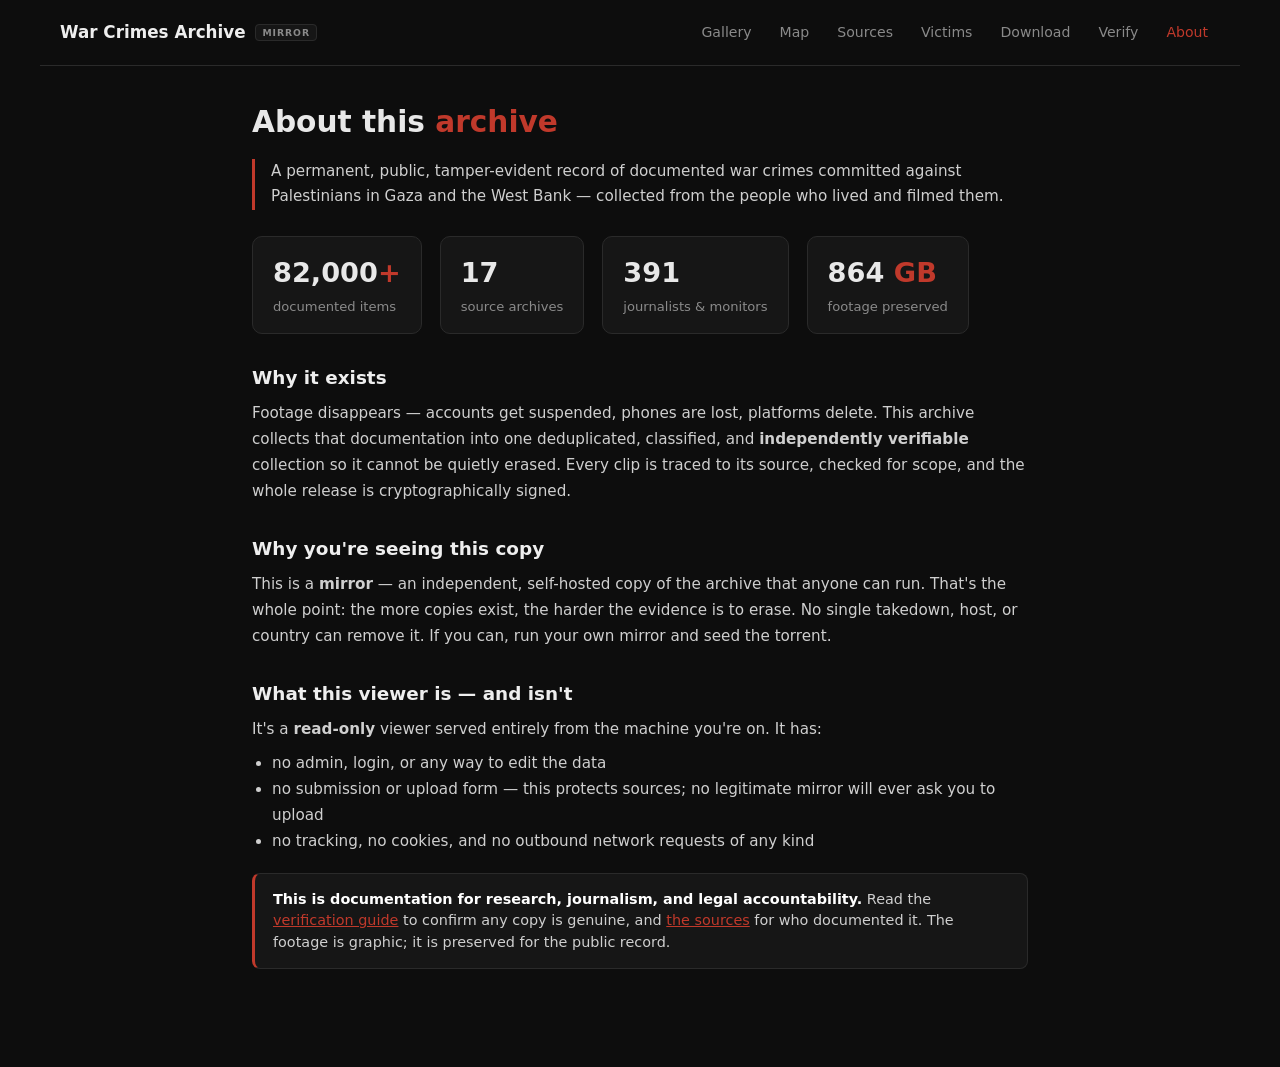
==== web/about.html @ 6ee423f2 "Complete the mirror: Victims, Map, Download pages + 7-tab nav - victims.html + js/victims.js: search" ====
<!DOCTYPE html>
<html lang="en">
<head>
  <meta charset="UTF-8">
  <meta name="viewport" content="width=device-width, initial-scale=1.0">
  <meta http-equiv="Content-Security-Policy"
        content="default-src 'self'; img-src 'self' data:; media-src 'self'; script-src 'self'; style-src 'self'; object-src 'none'; base-uri 'self'; form-action 'none'">
  <meta name="robots" content="index, follow">
  <title>About — War Crimes Archive Mirror</title>
  <link rel="stylesheet" href="css/style.css">
</head>
<body>

<nav class="topnav">
  <a href="index.html" class="nav-brand">War Crimes Archive <span class="mirror-tag">mirror</span></a>
  <div class="nav-links">
    <a href="index.html">Gallery</a>
    <a href="map.html">Map</a>
    <a href="sources.html">Sources</a>
    <a href="victims.html">Victims</a>
    <a href="download.html">Download</a>
    <a href="verify.html">Verify</a>
    <a href="about.html" class="active">About</a>
  </div>
</nav>

<div class="page">
  <h1>About this <span>archive</span></h1>
  <p class="lead">A permanent, public, tamper-evident record of documented war crimes committed against
    Palestinians in Gaza and the West Bank — collected from the people who lived and filmed them.</p>

  <div class="stat-row">
    <div class="stat"><div class="v">82,000<span>+</span></div><div class="k">documented items</div></div>
    <div class="stat"><div class="v">17</div><div class="k">source archives</div></div>
    <div class="stat"><div class="v">391</div><div class="k">journalists &amp; monitors</div></div>
    <div class="stat"><div class="v">864<span> GB</span></div><div class="k">footage preserved</div></div>
  </div>

  <h2>Why it exists</h2>
  <p>Footage disappears — accounts get suspended, phones are lost, platforms delete. This archive
    collects that documentation into one deduplicated, classified, and <b>independently verifiable</b>
    collection so it cannot be quietly erased. Every clip is traced to its source, checked for scope,
    and the whole release is cryptographically signed.</p>

  <h2>Why you're seeing this copy</h2>
  <p>This is a <b>mirror</b> — an independent, self-hosted copy of the archive that anyone can run.
    That's the whole point: the more copies exist, the harder the evidence is to erase. No single
    takedown, host, or country can remove it. If you can, run your own mirror and seed the torrent.</p>

  <h2>What this viewer is — and isn't</h2>
  <p>It's a <b>read-only</b> viewer served entirely from the machine you're on. It has:</p>
  <ul>
    <li>no admin, login, or any way to edit the data</li>
    <li>no submission or upload form — this protects sources; no legitimate mirror will ever ask you to upload</li>
    <li>no tracking, no cookies, and no outbound network requests of any kind</li>
  </ul>

  <div class="callout">
    <b>This is documentation for research, journalism, and legal accountability.</b> Read the
    <a href="verify.html">verification guide</a> to confirm any copy is genuine, and
    <a href="sources.html">the sources</a> for who documented it. The footage is graphic; it is
    preserved for the public record.
  </div>
</div>

</body>
</html>
---- web/css/style.css ----
/* Self-contained dark theme — system fonts only, no external resources. */
* { box-sizing: border-box; margin: 0; padding: 0; }
:root {
  --bg:#0d0d0d; --surface:#161616; --surface2:#1f1f1f; --border:#2a2a2a;
  --text:#e8e8e8; --muted:#8a8a8a; --accent:#c0392b;
}
body {
  background: var(--bg); color: var(--text);
  font-family: system-ui, -apple-system, "Segoe UI", Roboto, Helvetica, Arial, sans-serif;
  line-height: 1.5; -webkit-font-smoothing: antialiased;
}
code { background: var(--surface2); padding: 1px 5px; border-radius: 4px; font-size: .9em; }

/* Content warning */
#cw { position: fixed; inset: 0; z-index: 1000; background: rgba(0,0,0,.92);
  display: flex; align-items: center; justify-content: center; padding: 20px; }
.cw-box { background: var(--surface); border: 1px solid var(--accent); border-radius: 12px;
  max-width: 480px; padding: 36px 30px; text-align: center; }
.cw-icon { font-size: 2.4rem; margin-bottom: 12px; }
.cw-box h1 { font-size: 1.4rem; margin-bottom: 14px; }
.cw-box p { color: var(--muted); margin-bottom: 24px; }
.cw-btns { display: flex; gap: 12px; justify-content: center; }
button { font-family: inherit; cursor: pointer; border-radius: 7px; border: 1px solid var(--border);
  background: var(--surface2); color: var(--text); padding: 10px 18px; font-size: .92rem; }
button:hover { border-color: #444; }
button:disabled { opacity: .4; cursor: default; }
.btn-primary { background: var(--accent); border-color: var(--accent); color: #fff; font-weight: 600; }
.btn-primary:hover { background: #a93226; }

header { padding: 26px 20px 8px; max-width: 1200px; margin: 0 auto; }
.brand { font-size: 1.5rem; font-weight: 700; }
.mirror-tag { font-size: .7rem; text-transform: uppercase; letter-spacing: .08em;
  color: var(--muted); border: 1px solid var(--border); border-radius: 4px; padding: 2px 6px; vertical-align: middle; }
.sub { color: var(--muted); font-size: .85rem; margin-top: 4px; }

.filters { max-width: 1200px; margin: 18px auto 0; padding: 0 20px;
  display: flex; flex-wrap: wrap; gap: 10px; align-items: center; }
.filters input[type=text] { flex: 1 1 240px; }
.filters input, .filters select { background: var(--surface); color: var(--text);
  border: 1px solid var(--border); border-radius: 7px; padding: 9px 12px; font-size: .9rem; font-family: inherit; }
.filters label { color: var(--muted); font-size: .82rem; display: flex; align-items: center; gap: 6px; }
.filters input[type=date] { color-scheme: dark; }

.count { max-width: 1200px; margin: 16px auto 6px; padding: 0 20px; color: var(--muted); font-size: .85rem; }
.msg { max-width: 1200px; margin: 40px auto; padding: 0 20px; color: var(--muted); text-align: center; }

.grid { max-width: 1200px; margin: 0 auto; padding: 10px 20px 40px;
  display: grid; grid-template-columns: repeat(auto-fill, minmax(200px, 1fr)); gap: 14px; }
.card { background: var(--surface); border: 1px solid var(--border); border-radius: 9px;
  overflow: hidden; cursor: pointer; transition: border-color .15s, transform .1s; }
.card:hover { border-color: #555; transform: translateY(-2px); }
.thumb-wrap { position: relative; aspect-ratio: 16/10; background: #000; overflow: hidden; }
.thumb { width: 100%; height: 100%; object-fit: cover; display: block; }
.no-thumb { background: #1a1a1a; }
.badge { position: absolute; bottom: 6px; right: 6px; background: rgba(0,0,0,.75);
  color: #fff; font-size: .72rem; padding: 2px 7px; border-radius: 4px; }
.cap { padding: 9px 11px; font-size: .82rem; color: #cfcfcf; line-height: 1.4;
  display: -webkit-box; -webkit-line-clamp: 3; -webkit-box-orient: vertical; overflow: hidden; }

.pager { max-width: 1200px; margin: 0 auto 60px; padding: 0 20px;
  display: flex; gap: 14px; align-items: center; justify-content: center; }
.pager span { color: var(--muted); font-size: .85rem; }

/* Lightbox */
#modal { display: none; position: fixed; inset: 0; z-index: 900; background: rgba(0,0,0,.9);
  align-items: center; justify-content: center; padding: 20px; }
.modal-box { background: var(--surface); border: 1px solid var(--border); border-radius: 12px;
  max-width: 900px; width: 100%; max-height: 92vh; max-height: 92dvh; overflow: auto; position: relative; }
#m-close { position: absolute; top: 10px; right: 10px; z-index: 2; background: rgba(0,0,0,.6); border: none; color: #fff; }
.modal-media { display: flex; align-items: flex-start; justify-content: center; background: #000; max-height: 70vh; }
.modal-media video, .modal-media img { max-width: 100%; max-height: 70vh; display: block; }
.modal-info { padding: 18px 22px 24px; }
.modal-meta { color: var(--muted); font-size: .82rem; margin-bottom: 10px; }
.modal-desc { white-space: pre-wrap; font-size: .92rem; color: #dcdcdc; }
#m-link { display: inline-block; margin-top: 14px; color: var(--accent); font-size: .85rem; text-decoration: none; }
#m-link:hover { text-decoration: underline; }
.modal-actions { display: flex; align-items: center; gap: 16px; margin-top: 14px; flex-wrap: wrap; }
.modal-actions #m-link { margin-top: 0; }
.m-share { background: var(--accent); color: #fff; border: none; border-radius: 7px;
  padding: 8px 14px; font-size: .85rem; font-weight: 600; cursor: pointer; }
.m-share:hover { filter: brightness(1.12); }
.toast { position: fixed; bottom: 28px; left: 50%; transform: translateX(-50%);
  background: #27ae60; color: #fff; padding: 10px 22px; border-radius: 6px; z-index: 9999;
  font-size: .9rem; font-weight: 500; pointer-events: none; }

/* ---- shared top nav ---- */
.topnav { display: flex; align-items: center; gap: 16px; flex-wrap: wrap;
  max-width: 1200px; margin: 0 auto; padding: 16px 20px; border-bottom: 1px solid var(--border); }
.topnav .nav-brand { font-weight: 700; color: #eee; text-decoration: none; font-size: 1.05rem; }
.topnav .mirror-tag { font-size: .58rem; text-transform: uppercase; letter-spacing: .1em;
  background: var(--surface); border: 1px solid var(--border); color: var(--muted);
  padding: 2px 6px; border-radius: 4px; margin-left: 4px; }
.nav-links { display: flex; gap: 4px; margin-left: auto; flex-wrap: wrap; }
.nav-links a { color: var(--muted); text-decoration: none; font-size: .88rem; padding: 6px 12px; border-radius: 7px; }
.nav-links a:hover { color: #eee; background: var(--surface); }
.nav-links a.active { color: var(--accent); }

/* ---- content pages (about / verify / sources) ---- */
.page { max-width: 820px; margin: 0 auto; padding: 34px 22px 80px; }
.page h1 { font-size: 1.85rem; margin-bottom: 14px; }
.page h1 span { color: var(--accent); }
.page h2 { font-size: 1.15rem; margin: 30px 0 10px; color: #eee; }
.page p, .page li { color: #cfcfcf; line-height: 1.7; font-size: .95rem; }
.page ul { padding-left: 20px; margin: 8px 0; }
.page a { color: var(--accent); }
.lead { font-size: 1.05rem; color: var(--muted); border-left: 3px solid var(--accent); padding-left: 16px; margin-bottom: 26px; }
.callout { background: var(--surface); border: 1px solid var(--border); border-left: 3px solid var(--accent);
  border-radius: 8px; padding: 15px 18px; margin: 18px 0; font-size: .9rem; color: #cfcfcf; }
.callout b { color: #fff; }
.fp { font-family: monospace; color: #2ecc71; background: var(--surface); border: 1px solid var(--border);
  border-radius: 8px; padding: 14px 16px; word-break: break-all; margin: 14px 0; font-size: .92rem; }
.step { display: flex; gap: 14px; background: var(--surface); border: 1px solid var(--border);
  border-radius: 8px; padding: 14px 16px; margin-bottom: 12px; }
.step .n { flex: none; width: 26px; height: 26px; border-radius: 50%; background: var(--accent);
  color: #fff; font-weight: 700; display: flex; align-items: center; justify-content: center; font-size: .85rem; }
.cmd { background: #0a0a0a; border: 1px solid var(--border); border-radius: 6px; padding: 10px 13px;
  font-family: monospace; font-size: .82rem; color: #ddd; overflow-x: auto; white-space: pre; margin: 8px 0; }
.stat-row { display: flex; gap: 18px; flex-wrap: wrap; margin: 22px 0; }
.stat { background: var(--surface); border: 1px solid var(--border); border-radius: 10px; padding: 16px 20px; min-width: 120px; }
.stat .v { font-size: 1.7rem; font-weight: 800; }
.stat .v span { color: var(--accent); }
.stat .k { color: var(--muted); font-size: .82rem; margin-top: 3px; }
.src-cat { margin: 24px 0; }
.src-cat .count { color: var(--muted); font-size: .8rem; font-weight: 400; }
.src-list { display: flex; flex-wrap: wrap; gap: 8px; margin-top: 4px; }
.src-list a { background: var(--surface); border: 1px solid var(--border); border-radius: 7px;
  padding: 7px 12px; font-size: .85rem; text-decoration: none; color: #ddd; }
.src-list a:hover { border-color: var(--accent); color: #fff; }

/* ---- victims memorial ---- */
#v-search { width: 100%; max-width: 460px; padding: 11px 15px; margin: 6px 0 14px;
  background: var(--surface); border: 1px solid var(--border); border-radius: 9px; color: #fff; font-size: .95rem; }
.v-count-lbl { color: var(--muted); font-size: .82rem; margin-bottom: 14px; }
.v-grid { display: grid; grid-template-columns: repeat(auto-fill, minmax(210px, 1fr)); gap: 8px; }
.v-card { background: var(--surface); border: 1px solid var(--border); border-radius: 8px; padding: 10px 13px; }
.v-card .nm { font-weight: 600; font-size: .9rem; color: #fff; }
.v-card .ar { font-size: .9rem; color: #cfcfcf; margin-top: 1px; }
.v-card .dt { color: var(--muted); font-size: .76rem; margin-top: 3px; }
.v-more-wrap { text-align: center; margin-top: 22px; }
.v-more { background: var(--surface); border: 1px solid var(--border); color: #eee; border-radius: 8px;
  padding: 10px 20px; font-size: .88rem; cursor: pointer; }
.v-more:hover { border-color: var(--accent); }
.msg { color: var(--muted); text-align: center; padding: 40px 0; }

/* ---- map ---- */
.map-wrap { display: flex; justify-content: center; margin: 10px 0 6px; }
.gaza-map { width: 100%; max-width: 560px; height: auto; }
.gaza-map .region { stroke: var(--border); stroke-width: 1.2; fill: rgba(214,69,69,.12); transition: fill .15s, stroke .15s; }
.gaza-map .region.clickable:hover { stroke: #fff; stroke-width: 1.8; }
.gaza-map .rlabel { fill: #eee; font-size: 12px; }
.gaza-map .rcount { fill: var(--accent); font-weight: 700; }
.gaza-map .sea { fill: #5b7a99; font-size: 10px; letter-spacing: .12em; }
.map-note { color: var(--muted); font-size: .82rem; margin-top: 14px; }

@media (max-width: 600px) {
  .grid { grid-template-columns: repeat(auto-fill, minmax(140px, 1fr)); gap: 10px; }
  .modal-media, .modal-media video, .modal-media img { max-height: 55vh; }
}
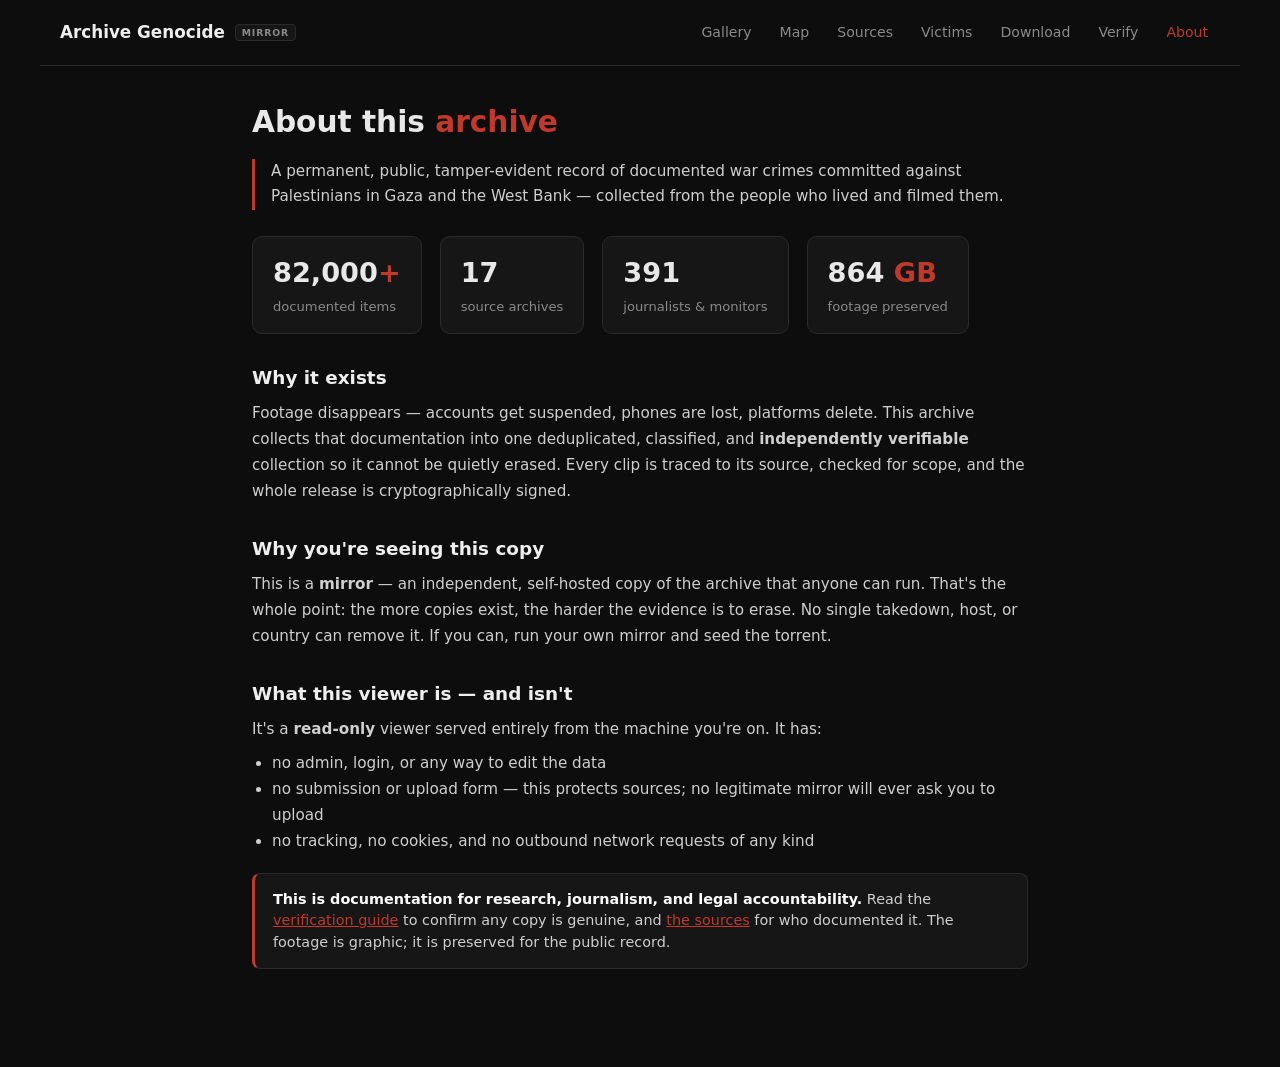
==== commit 43a004e4: "Rename project to "Archive Genocide Website Mirror" Brand renamed everywhere: nav shows "Archive Gen" ====
--- a/web/about.html
+++ b/web/about.html
@@ -6,13 +6,13 @@
   <meta http-equiv="Content-Security-Policy"
         content="default-src 'self'; img-src 'self' data:; media-src 'self'; script-src 'self'; style-src 'self'; object-src 'none'; base-uri 'self'; form-action 'none'">
   <meta name="robots" content="index, follow">
-  <title>About — War Crimes Archive Mirror</title>
+  <title>About — Archive Genocide Website Mirror</title>
   <link rel="stylesheet" href="css/style.css">
 </head>
 <body>
 
 <nav class="topnav">
-  <a href="index.html" class="nav-brand">War Crimes Archive <span class="mirror-tag">mirror</span></a>
+  <a href="index.html" class="nav-brand">Archive Genocide <span class="mirror-tag">mirror</span></a>
   <div class="nav-links">
     <a href="index.html">Gallery</a>
     <a href="map.html">Map</a>
--- a/web/css/style.css
+++ b/web/css/style.css
@@ -152,6 +152,15 @@
 .gaza-map .sea { fill: #5b7a99; font-size: 10px; letter-spacing: .12em; }
 .map-note { color: var(--muted); font-size: .82rem; margin-top: 14px; }
 
+/* ---- download links ---- */
+.dl-links { display: flex; gap: 12px; flex-wrap: wrap; margin: 8px 0 14px; }
+.dl-btn { display: inline-block; padding: 10px 18px; border-radius: 8px; font-weight: 600; font-size: .9rem;
+  text-decoration: none; border: 1px solid var(--border); color: #eee; background: var(--surface); }
+.dl-btn.primary { background: var(--accent); border-color: var(--accent); color: #fff; }
+.dl-btn:hover { border-color: var(--accent); }
+.dl-verify { color: var(--muted); font-size: .84rem; }
+.dl-verify a { color: var(--accent); }
+
 @media (max-width: 600px) {
   .grid { grid-template-columns: repeat(auto-fill, minmax(140px, 1fr)); gap: 10px; }
   .modal-media, .modal-media video, .modal-media img { max-height: 55vh; }
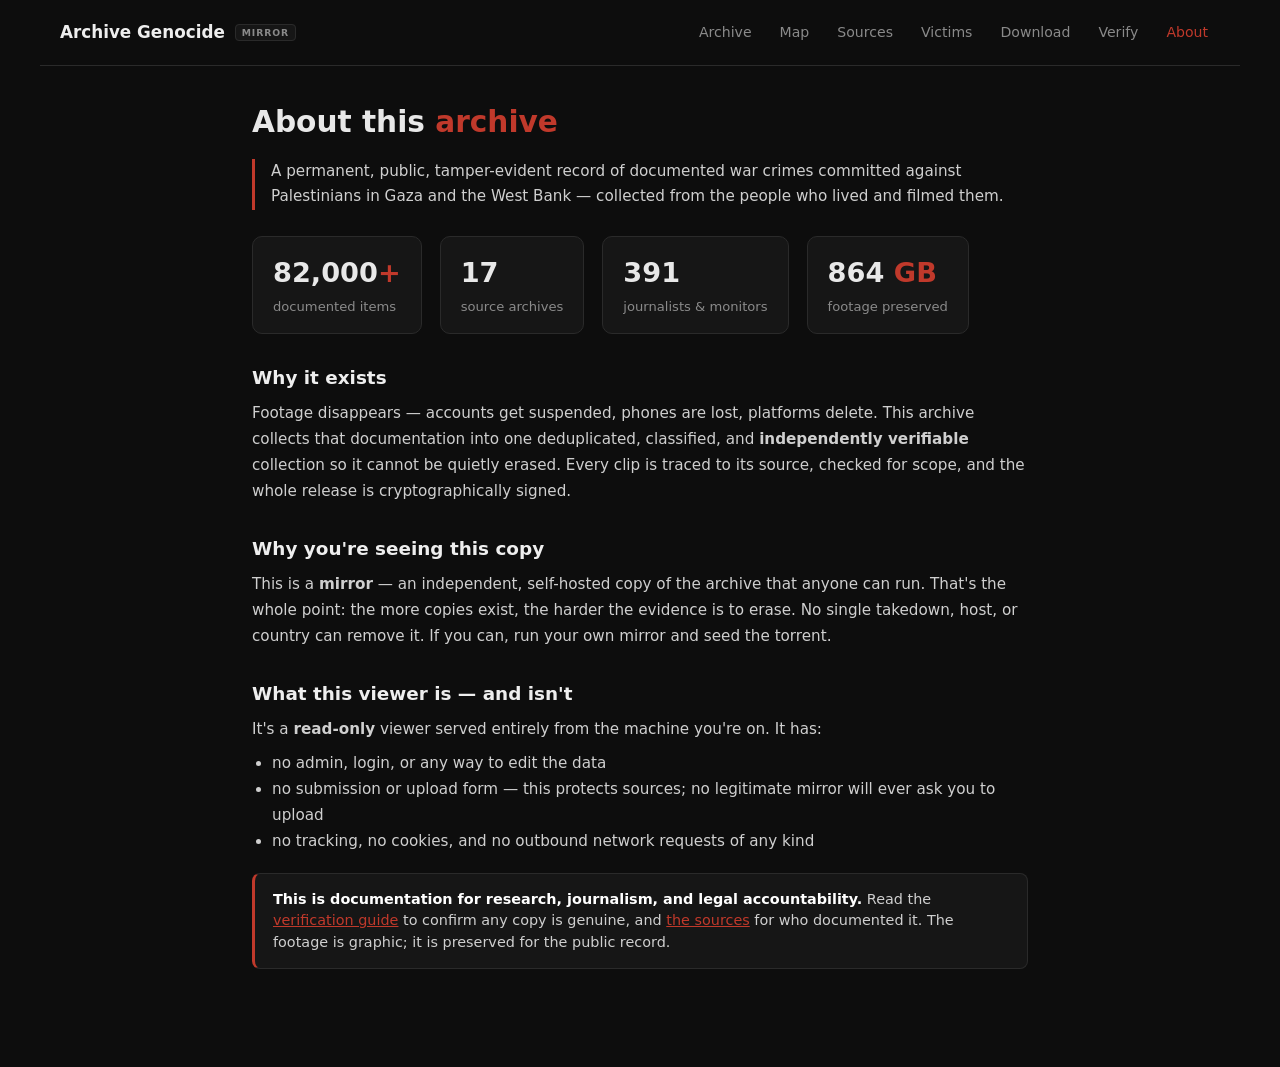
==== commit bba918c3: "Rename the "Gallery" nav tab to "Archive"" ====
--- a/web/about.html
+++ b/web/about.html
@@ -14,7 +14,7 @@
 <nav class="topnav">
   <a href="index.html" class="nav-brand">Archive Genocide <span class="mirror-tag">mirror</span></a>
   <div class="nav-links">
-    <a href="index.html">Gallery</a>
+    <a href="index.html">Archive</a>
     <a href="map.html">Map</a>
     <a href="sources.html">Sources</a>
     <a href="victims.html">Victims</a>
--- a/web/css/style.css
+++ b/web/css/style.css
@@ -56,6 +56,9 @@
   color: #fff; font-size: .72rem; padding: 2px 7px; border-radius: 4px; }
 .cap { padding: 9px 11px; font-size: .82rem; color: #cfcfcf; line-height: 1.4;
   display: -webkit-box; -webkit-line-clamp: 3; -webkit-box-orient: vertical; overflow: hidden; }
+.card-date { padding: 9px 11px 0; font-size: .72rem; color: var(--muted);
+  font-family: ui-monospace, 'Cascadia Mono', Menlo, Consolas, monospace; }
+.card-date + .cap { padding-top: 4px; }
 
 .pager { max-width: 1200px; margin: 0 auto 60px; padding: 0 20px;
   display: flex; gap: 14px; align-items: center; justify-content: center; }
@@ -79,6 +82,9 @@
 .m-share { background: var(--accent); color: #fff; border: none; border-radius: 7px;
   padding: 8px 14px; font-size: .85rem; font-weight: 600; cursor: pointer; }
 .m-share:hover { filter: brightness(1.12); }
+.m-download { background: var(--accent); color: #fff; border: none; border-radius: 7px;
+  padding: 8px 14px; font-size: .85rem; font-weight: 600; text-decoration: none; cursor: pointer; }
+.m-download:hover { filter: brightness(1.12); }
 .toast { position: fixed; bottom: 28px; left: 50%; transform: translateX(-50%);
   background: #27ae60; color: #fff; padding: 10px 22px; border-radius: 6px; z-index: 9999;
   font-size: .9rem; font-weight: 500; pointer-events: none; }
@@ -141,6 +147,15 @@
   padding: 10px 20px; font-size: .88rem; cursor: pointer; }
 .v-more:hover { border-color: var(--accent); }
 .msg { color: var(--muted); text-align: center; padding: 40px 0; }
+.v-search-box { padding: 9px 13px; margin: 6px 0 14px; background: var(--surface); border: 1px solid var(--border);
+  border-radius: 8px; color: #fff; font-size: .9rem; width: 100%; max-width: 300px; }
+.v-grid-dense { display: grid; grid-template-columns: repeat(auto-fill, minmax(155px, 1fr)); gap: 8px; font-size: .75rem; line-height: 1.4; }
+.v-tile { background: var(--surface); border: 1px solid var(--border); padding: 7px 9px; border-radius: 5px; color: #cfcfcf; }
+.v-pagination { display: flex; flex-wrap: wrap; gap: 5px; margin: 12px 0; }
+.v-pagination button { padding: 6px 11px; background: var(--surface); color: #ddd; border: 1px solid var(--border);
+  border-radius: 5px; cursor: pointer; font-size: .8rem; font-family: inherit; }
+.v-pagination button.active { background: var(--accent); border-color: var(--accent); color: #fff; }
+.v-pagination button:hover { border-color: var(--accent); }
 
 /* ---- map ---- */
 .map-wrap { display: flex; justify-content: center; margin: 10px 0 6px; }
@@ -151,6 +166,9 @@
 .gaza-map .rcount { fill: var(--accent); font-weight: 700; }
 .gaza-map .sea { fill: #5b7a99; font-size: 10px; letter-spacing: .12em; }
 .map-note { color: var(--muted); font-size: .82rem; margin-top: 14px; }
+.map-card { background: var(--surface); border: 1px solid var(--border); border-radius: 10px;
+  padding: 42px 24px; text-align: center; margin: 26px 0; }
+.map-card p { color: var(--muted); margin: 0 0 22px; }
 
 /* ---- download links ---- */
 .dl-links { display: flex; gap: 12px; flex-wrap: wrap; margin: 8px 0 14px; }
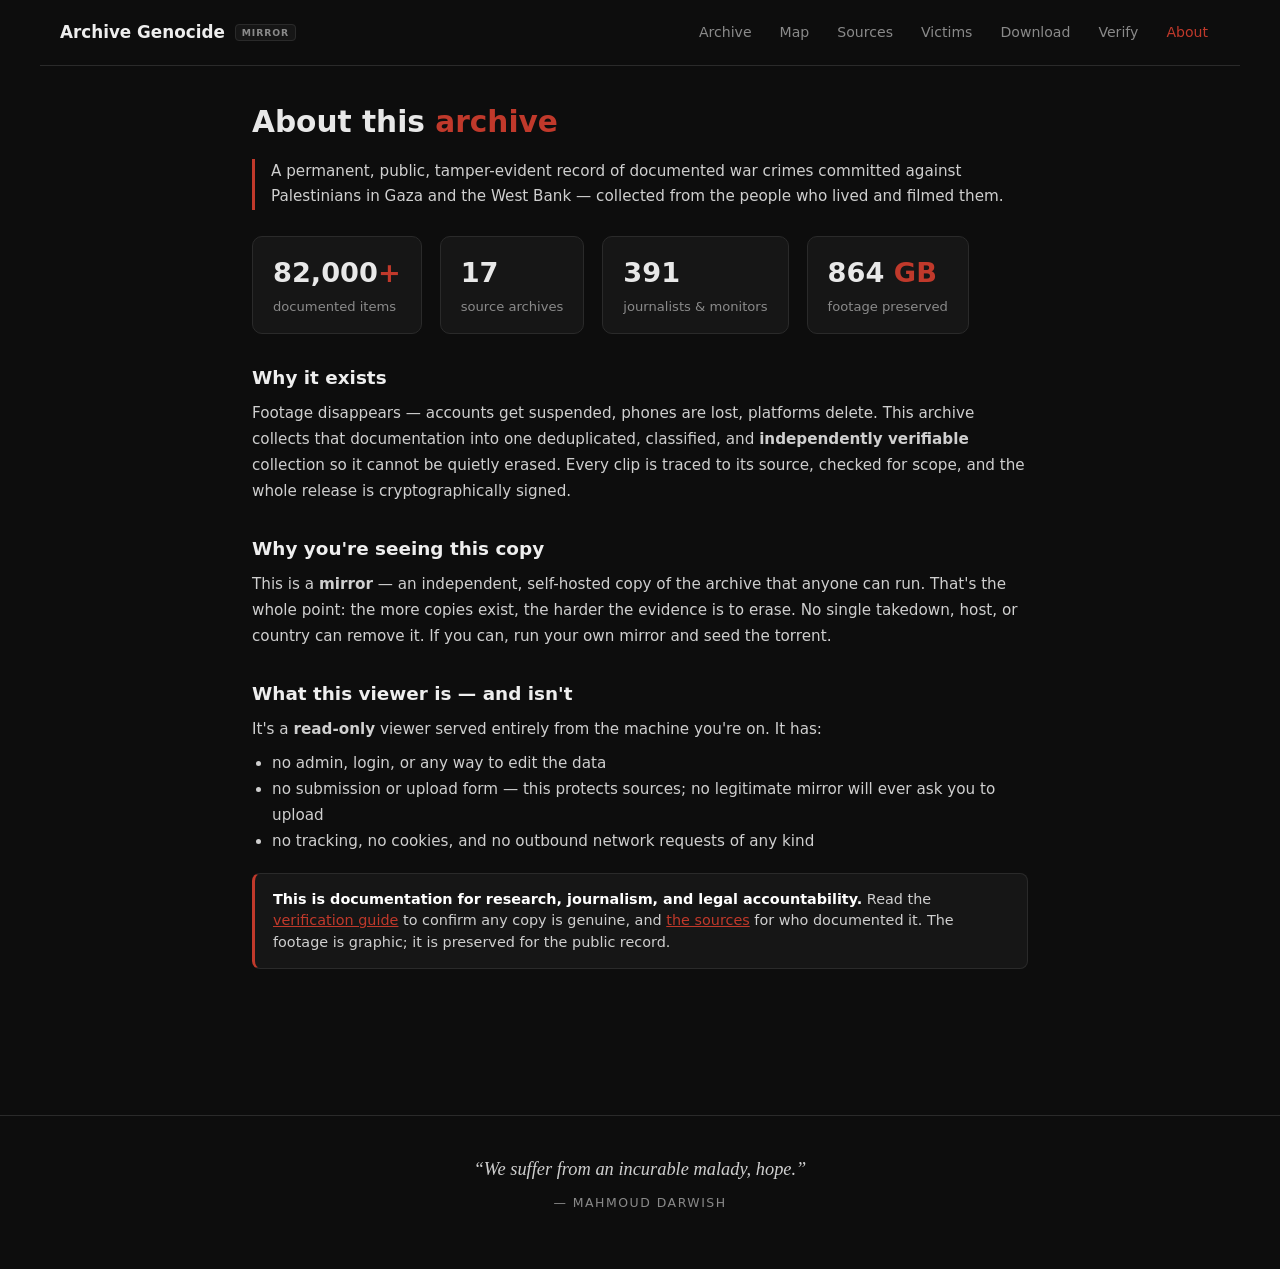
==== commit 1b9b5754: "Add a Mahmoud Darwish epigraph footer to every page "We suffer from an incurable malady, hope." — si" ====
--- a/web/about.html
+++ b/web/about.html
@@ -63,5 +63,11 @@
   </div>
 </div>
 
+
+
+<footer class="site-footer">
+  <p class="epigraph">“We suffer from an incurable malady, hope.”</p>
+  <p class="epigraph-attr">— Mahmoud Darwish</p>
+</footer>
 </body>
 </html>
--- a/web/css/style.css
+++ b/web/css/style.css
@@ -85,6 +85,11 @@
 .m-download { background: var(--accent); color: #fff; border: none; border-radius: 7px;
   padding: 8px 14px; font-size: .85rem; font-weight: 600; text-decoration: none; cursor: pointer; }
 .m-download:hover { filter: brightness(1.12); }
+.site-footer { background: transparent; border-top: 1px solid var(--border); margin-top: 48px;
+  padding: 40px 20px 56px; text-align: center; }
+.epigraph { font-family: Georgia, 'Times New Roman', serif; font-style: italic; font-size: 1.15rem;
+  color: #cfcfcf; margin: 0 0 10px; line-height: 1.5; }
+.epigraph-attr { font-size: .78rem; letter-spacing: .12em; text-transform: uppercase; color: var(--muted); margin: 0; }
 .toast { position: fixed; bottom: 28px; left: 50%; transform: translateX(-50%);
   background: #27ae60; color: #fff; padding: 10px 22px; border-radius: 6px; z-index: 9999;
   font-size: .9rem; font-weight: 500; pointer-events: none; }
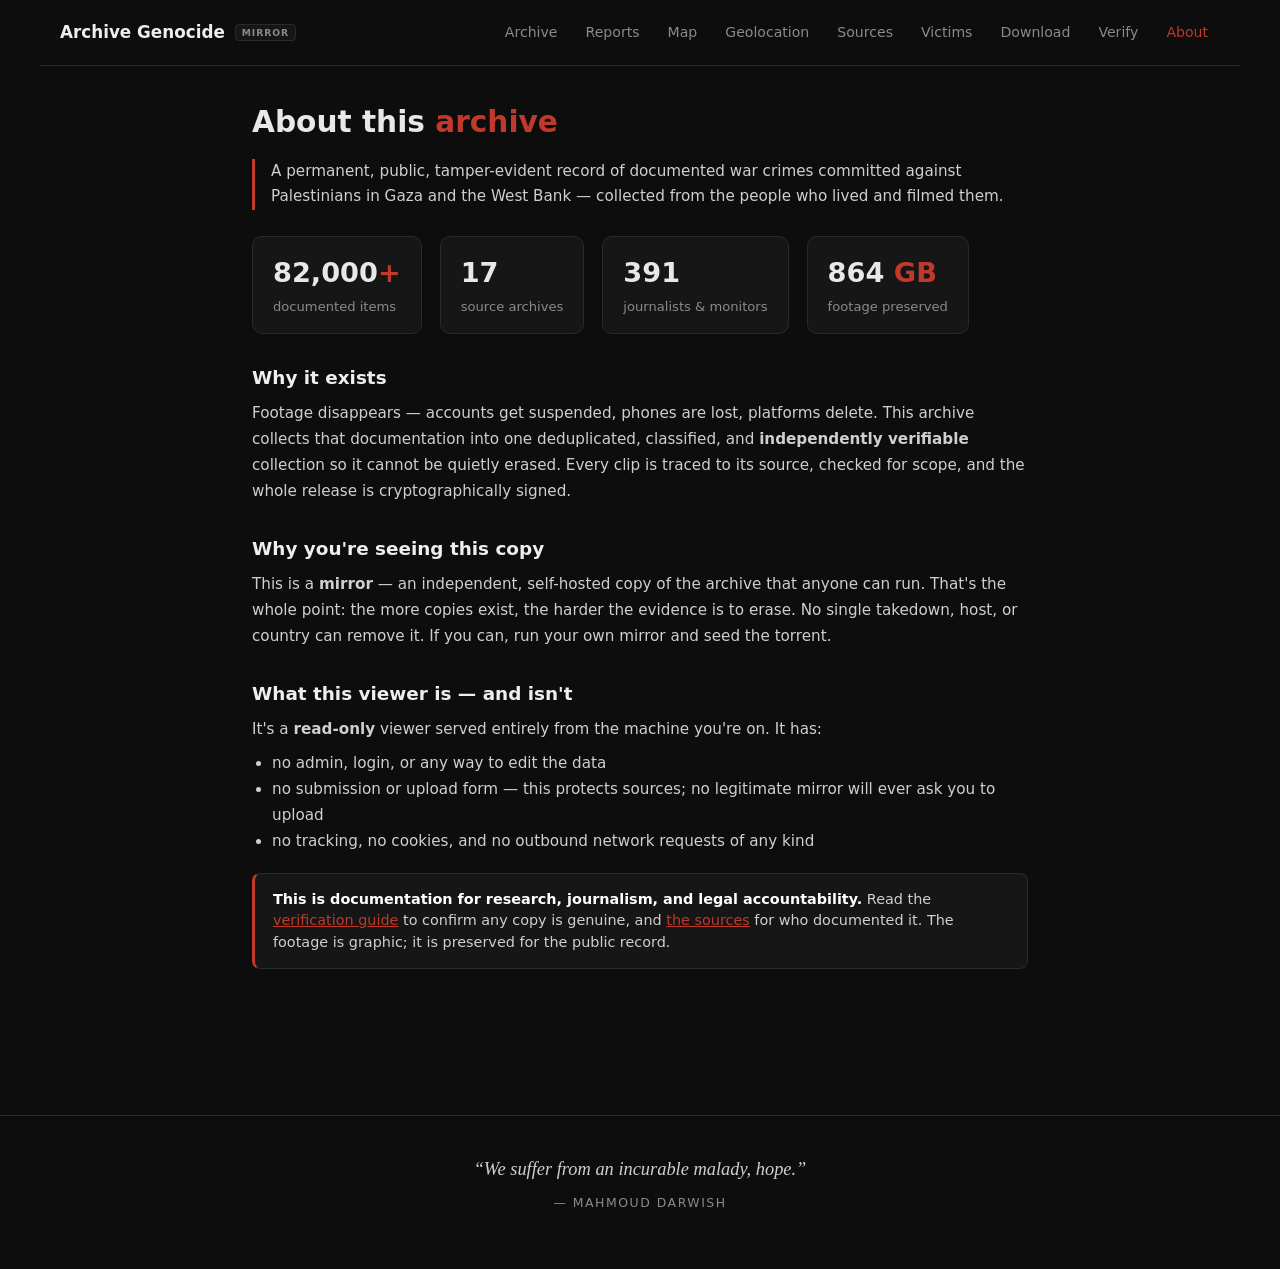
==== commit 94ccb18c: "v1.2.0: Daily Reports and Geolocation pages; gallery reads ?from/?to" ====
--- a/web/about.html
+++ b/web/about.html
@@ -7,15 +7,23 @@
         content="default-src 'self'; img-src 'self' data:; media-src 'self'; script-src 'self'; style-src 'self'; object-src 'none'; base-uri 'self'; form-action 'none'">
   <meta name="robots" content="index, follow">
   <title>About — Archive Genocide Website Mirror</title>
+  <link rel="icon" href="favicon.ico" sizes="any">
+  <link rel="icon" type="image/png" sizes="32x32" href="favicon-32x32.png">
+  <link rel="icon" type="image/png" sizes="16x16" href="favicon-16x16.png">
+  <link rel="apple-touch-icon" href="apple-touch-icon.png">
   <link rel="stylesheet" href="css/style.css">
 </head>
 <body>
 
 <nav class="topnav">
   <a href="index.html" class="nav-brand">Archive Genocide <span class="mirror-tag">mirror</span></a>
+  <input type="checkbox" id="nav-toggle" class="nav-toggle" aria-label="Toggle navigation menu">
+  <label for="nav-toggle" class="nav-burger" aria-hidden="true">☰</label>
   <div class="nav-links">
     <a href="index.html">Archive</a>
+    <a href="reports.html">Reports</a>
     <a href="map.html">Map</a>
+    <a href="geolocation.html">Geolocation</a>
     <a href="sources.html">Sources</a>
     <a href="victims.html">Victims</a>
     <a href="download.html">Download</a>
--- a/web/css/style.css
+++ b/web/css/style.css
@@ -63,6 +63,13 @@
 .pager { max-width: 1200px; margin: 0 auto 60px; padding: 0 20px;
   display: flex; gap: 14px; align-items: center; justify-content: center; }
 .pager span { color: var(--muted); font-size: .85rem; }
+.pager .pg-jump { display: inline-flex; align-items: center; gap: 6px; color: var(--muted); font-size: .85rem; }
+.pager .pg-jump input { width: 3.6em; padding: 5px 6px; text-align: center; color: var(--text);
+  background: var(--surface); border: 1px solid var(--border); border-radius: 6px; font: inherit;
+  -moz-appearance: textfield; appearance: textfield; }
+.pager .pg-jump input::-webkit-outer-spin-button,
+.pager .pg-jump input::-webkit-inner-spin-button { -webkit-appearance: none; margin: 0; }
+.pager .pg-jump button { padding: 5px 11px; }
 
 /* Lightbox */
 #modal { display: none; position: fixed; inset: 0; z-index: 900; background: rgba(0,0,0,.9);
@@ -105,6 +112,7 @@
 .nav-links a { color: var(--muted); text-decoration: none; font-size: .88rem; padding: 6px 12px; border-radius: 7px; }
 .nav-links a:hover { color: #eee; background: var(--surface); }
 .nav-links a.active { color: var(--accent); }
+.nav-toggle, .nav-burger { display: none; }
 
 /* ---- content pages (about / verify / sources) ---- */
 .page { max-width: 820px; margin: 0 auto; padding: 34px 22px 80px; }
@@ -187,4 +195,24 @@
 @media (max-width: 600px) {
   .grid { grid-template-columns: repeat(auto-fill, minmax(140px, 1fr)); gap: 10px; }
   .modal-media, .modal-media video, .modal-media img { max-height: 55vh; }
+
+  /* nav collapses into a hamburger (CSS-only toggle — no JS) */
+  .topnav { padding: 12px 16px; }
+  .nav-burger { display: block; margin-left: auto; color: #eee; font-size: 1.6rem; line-height: 1;
+    cursor: pointer; padding: 2px 8px; user-select: none; }
+  .nav-links { display: none; width: 100%; order: 3; flex-direction: column; gap: 2px; margin-left: 0; }
+  .nav-toggle:checked ~ .nav-links { display: flex; }
+  .nav-links a { padding: 12px; font-size: .95rem; border-radius: 8px; }
+
+  /* filters stack full-width, one per row (matches the live site) */
+  .filters { flex-direction: column; align-items: stretch; gap: 8px; margin-top: 14px; }
+  .filters input[type=text], .filters select, .filters button, .filters label { flex: none; width: 100%; }
+  .filters label { justify-content: flex-start; }
+  .filters label input[type=date] { flex: 1 1 auto; width: auto; }
+  .filters button { padding: 11px; }
 }
+
+/* geolocation page: click-to-load third-party maps */
+.geo-frame { display: block; width: 100%; height: 640px; border: 1px solid var(--border); border-radius: 6px; margin: 12px 0 8px; background: #000; }
+@media (max-width: 600px) { .geo-frame { height: 520px; } }
+.geo-embed .dl-btn { margin: 6px 8px 0 0; }
